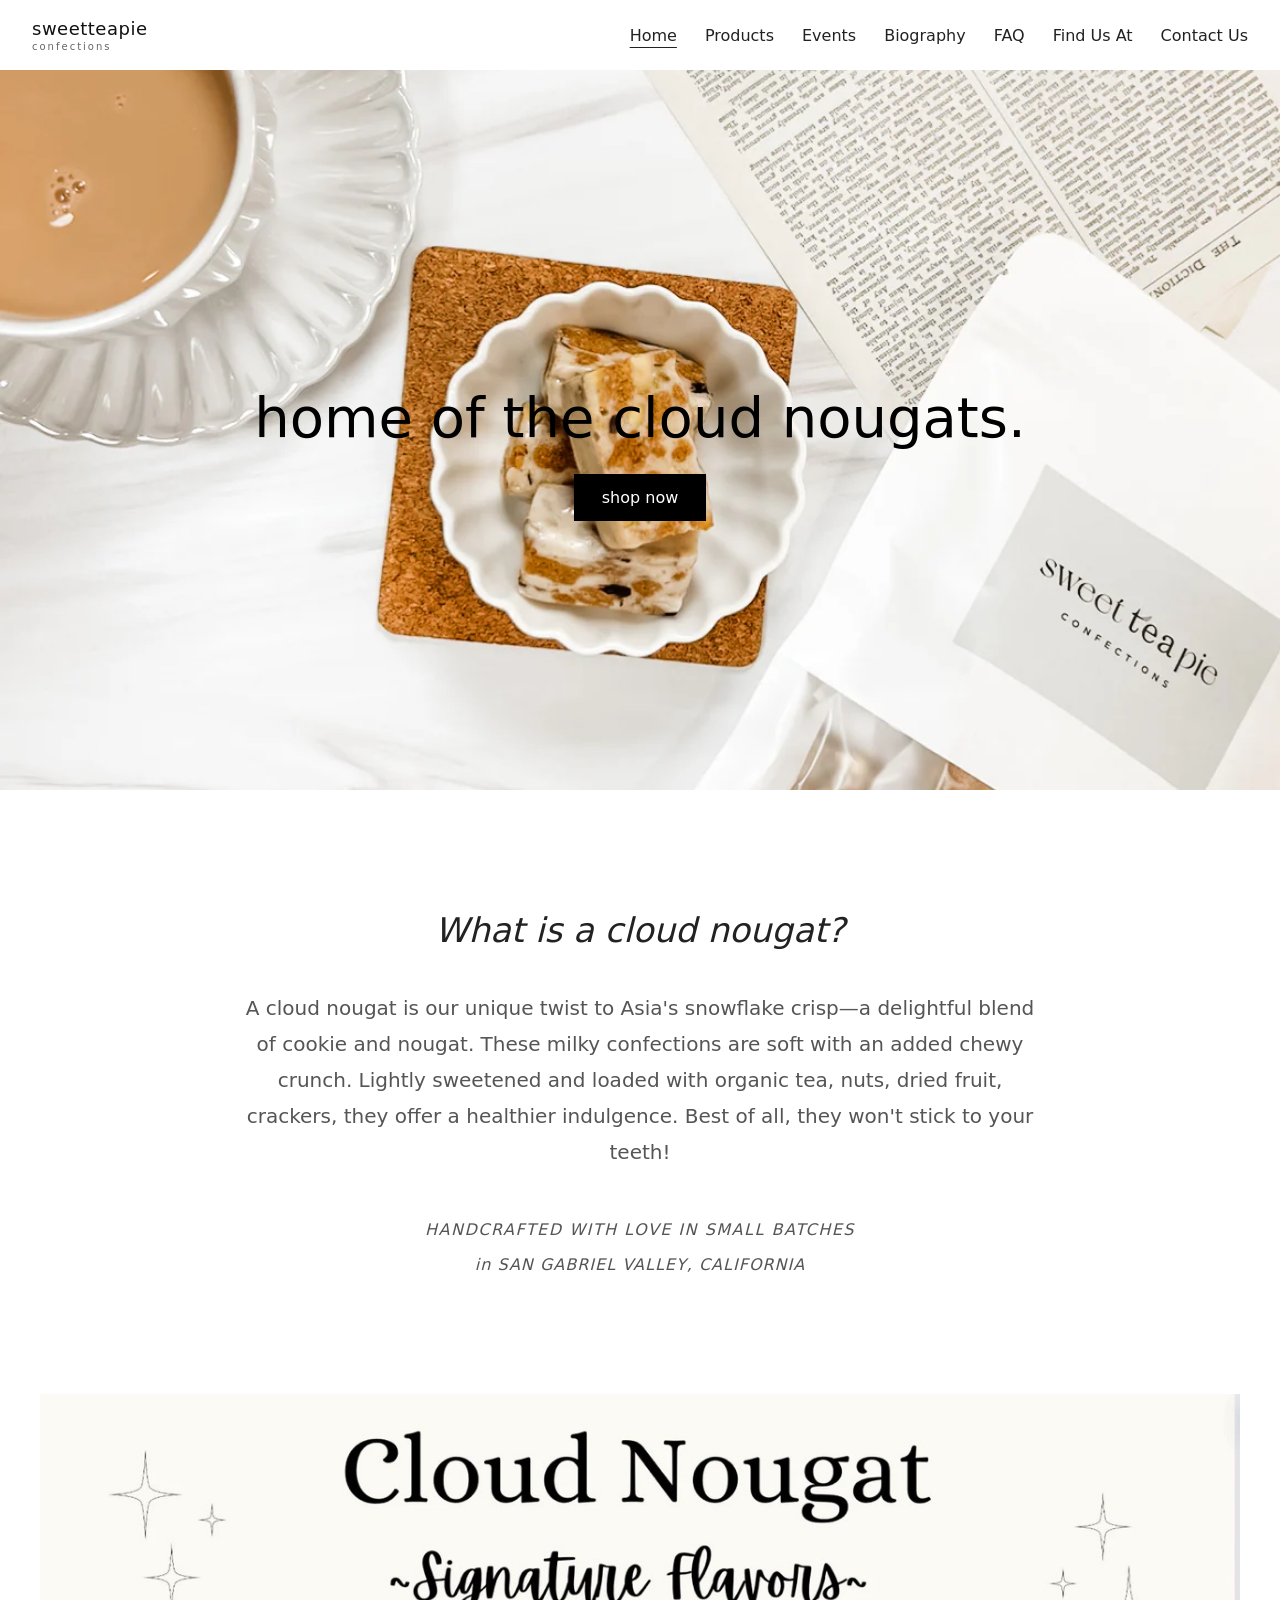
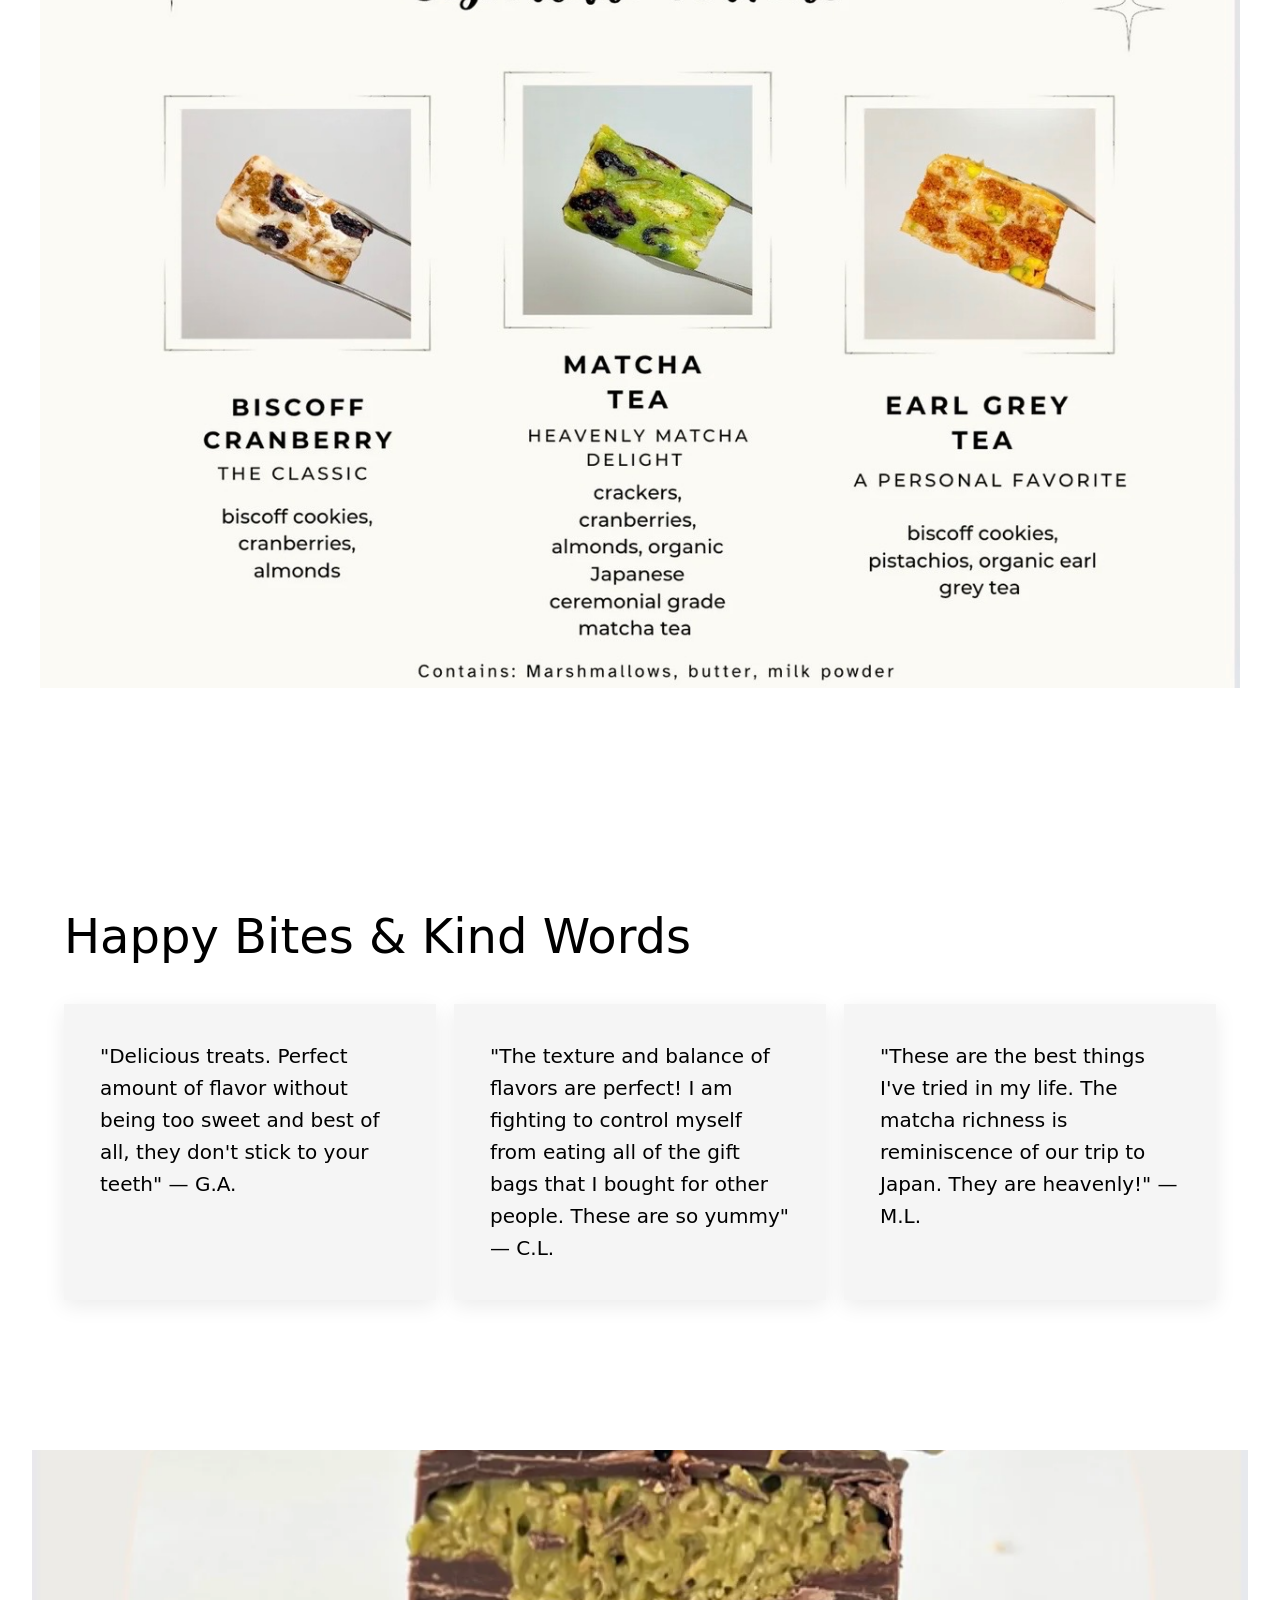
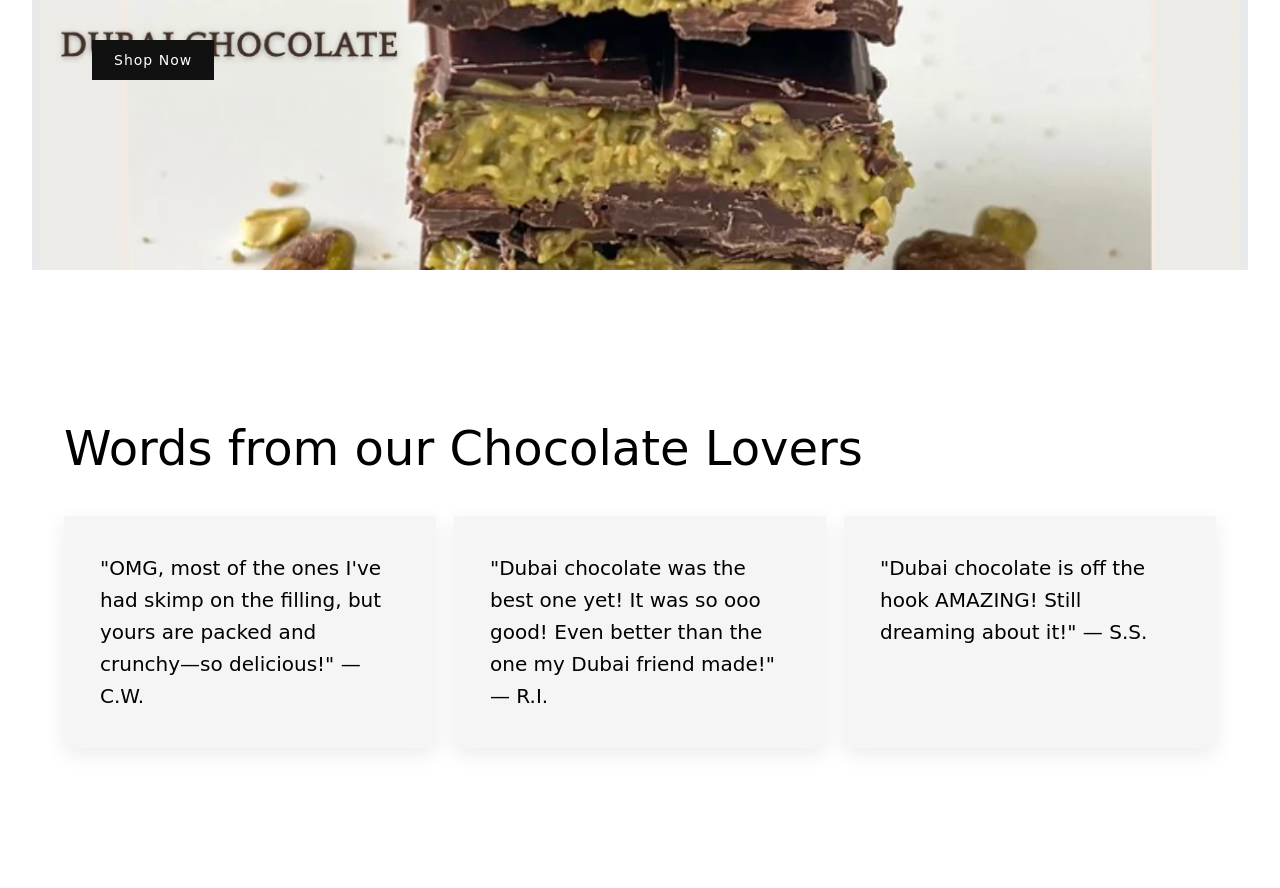
==== landing/index.html @ 781e68cd "Fixed jpg" ====
<!DOCTYPE html>
<html lang="en">
  <head>
    <meta charset="UTF-8" />
    <title>Sweetteapie Confections</title>
    <link rel="stylesheet" href="styleindex.css" />
  </head>



  <body>
    <header class="topbar">
      <div class="logo">
        <a href="#">sweetteapie</a>
        <div class="logo-sub">confections</div>
      </div>

      <nav class="navlinks">
        <a class="active" href="index.html">Home</a>
        <a href="../products/products.html">Products</a>
        <a href="../events/events.html">Events</a>
        <a href="../biography/biography.html">Biography</a>
        <a href="../faq/faq.html">FAQ</a>
        <a href="../find-us-at/find-us-at.html">Find Us At</a>
        <a href="../contact/contact.html">Contact Us</a>
      </nav>

    </header>

    <main>
    <section class="hero">
  <div class="hero-content">
    <h1>home of the cloud nougats.</h1>
    <a href="#" class="hero-btn">shop now</a>
  </div>
</section>
<section class="about">
  <h2 class="about-title">What is a cloud nougat?</h2>

  <p class="about-text">
    A cloud nougat is our unique twist to Asia's snowflake crisp—a delightful blend of cookie and nougat.
    These milky confections are soft with an added chewy crunch. Lightly sweetened and loaded with organic
    tea, nuts, dried fruit, crackers, they offer a healthier indulgence. Best of all, they won't stick to your teeth!
  </p>

<!--
  <p class="notice">
    <strong>PLEASE NOTE:</strong> WE PAUSE SHIPPING DURING THE SUMMER, as our cloud nougats don't do well in heat.
  </p>


  <p class="about-text">
    Shipping resumes in September. Pick-up still available in 91780—please DM to order!
  </p>
-->

  <p class="tagline">HANDCRAFTED WITH LOVE IN SMALL BATCHES</p>
  <p class="location">in SAN GABRIEL VALLEY, CALIFORNIA</p>
</section>
</section>

<section class="flavors-image">
  <img src= "flavors.jpg" alt="Cloud Nougat Signature Flavors">
</section>

<section class="testimonials">

      <section class="more">
      </section>
      <section class="testimonials">
  <h2>Happy Bites &amp; Kind Words</h2>

  <div class="cards">
    <div class="card">
      <p>
        "Delicious treats. Perfect amount of flavor without being too sweet and best of all,
        they don't stick to your teeth" — G.A.
      </p>
    </div>

    <div class="card">
      <p>
        "The texture and balance of flavors are perfect! I am fighting to control myself from eating
        all of the gift bags that I bought for other people. These are so yummy" — C.L.
      </p>
    </div>

    <div class="card">
      <p>
        "These are the best things I've tried in my life. The matcha richness is reminiscence of our trip
        to Japan. They are heavenly!" — M.L.
      </p>
    </div>
  </div>
</section>
<section class="banner banner-dubai">
  <div class="banner-content">
    <a class="banner-btn" href="#">Shop Now</a>
  </div>
</section>
<section class="testimonials">
  <h2>Words from our Chocolate Lovers</h2>

  <div class="cards">
    <div class="card">
      <p>
        "OMG, most of the ones I've had skimp on the filling, but yours are packed
        and crunchy—so delicious!" — C.W.
      </p>
    </div>

    <div class="card">
      <p>
        "Dubai chocolate was the best one yet! It was so ooo good! Even better than
        the one my Dubai friend made!" — R.I.
      </p>
    </div>

    <div class="card">
      <p>
        "Dubai chocolate is off the hook AMAZING! Still dreaming about it!" — S.S.
      </p>
    </div>
  </div>
</section>


    </main>
  </body>
</html>
---- landing/styleindex.css ----
* {
  box-sizing: border-box;
}

body {
  margin: 0;
  font-family: system-ui, -apple-system, Arial, sans-serif;
}

/* The whole top bar */
.topbar {
  display: flex;
  align-items: center;
  justify-content: space-between; /* left and right edges */
  padding: 18px 32px;
}

/* Left logo */
.logo a {
  text-decoration: none;
  color: #111;
  font-size: 18px;
  letter-spacing: 0.5px;
}

.logo-sub {
  font-size: 10px;
  letter-spacing: 2px;
  color: #666;
  margin-top: 2px;
}

/* Center nav */
.navlinks {
  display: flex;
  gap: 28px;
  align-items: center;
}

.navlinks a {
  text-decoration: none;
  color: #222;
  font-size: 16px;
}

.navlinks a.active {
  text-decoration: underline;
  text-underline-offset: 6px;
}
img { max-width: 100%; height: auto; }

@media (max-width: 768px) {
  .hero {
    height: 42vh;
    background-position: center;
  }

  .hero h1 {
    font-size: 24px;
    line-height: 1.3;
  }

  .hero-btn {
    padding: 12px 22px;
    font-size: 13px;
  }
}
.testimonials {
  padding: 70px 32px;
}

.testimonials h2 {
  font-size: 48px;
  font-weight: 500;
  margin: 0 0 40px;
}

.cards {
  display: grid;
  grid-template-columns: repeat(3, 1fr); /* 3 columns */
  gap: 18px;
  max-width: 1200px;  /* keeps it from stretching too wide */
}

.card {
  background: #f5f5f5;
  padding: 36px;
  min-height: 220px;
  box-shadow: 0 6px 20px rgba(0, 0, 0, 0.08);
}

.card p {
  margin: 0;
  font-size: 20px;
  line-height: 1.6;
}

.about {
  max-width: 850px;        /* keeps text narrow like screenshot */
  margin: 120px auto;      /* center + lots of vertical space */
  padding: 0 24px;
  text-align: center;
  color: #555;
}

/* Title */
.about-title {
  font-size: 34px;
  font-style: italic;
  font-weight: 400;
  margin-bottom: 40px;
  color: #222;
}

/* Normal paragraph text */
.about-text {
  font-size: 20px;
  line-height: 1.8;
  margin-bottom: 26px;
}

/* PLEASE NOTE line */
.notice {
  margin: 40px 0;
  letter-spacing: 1px;
  font-size: 16px;
  color: #444;
}

/* small elegant bottom lines */
.tagline {
  margin-top: 50px;
  font-style: italic;
  letter-spacing: 1.5px;
}

.location {
  margin-top: 16px;
  font-style: italic;
  letter-spacing: 1px;
}


/* Title */
.about-title {
  font-size: 34px;
  font-style: italic;
  font-weight: 400;
  margin-bottom: 40px;
  color: #222;
}

/* Normal paragraph text */
.about-text {
  font-size: 20px;
  line-height: 1.8;
  margin-bottom: 26px;
}

/* PLEASE NOTE line */
.notice {
  margin: 40px 0;
  letter-spacing: 1px;
  font-size: 16px;
  color: #444;
}

/* small elegant bottom lines */
.tagline {
  margin-top: 50px;
  font-style: italic;
  letter-spacing: 1.5px;
}

.location {
  margin-top: 16px;
  font-style: italic;
  letter-spacing: 1px;
}
.hero {
  height: 80vh; /* tall section */
  background-image: url("nougat.jpg"); /* your image name */
  background-size: cover;
  background-position: center;
  background-repeat: no-repeat;

  position: relative;
  display: flex;
  align-items: center;
  justify-content: center;
}

/* text container */
.hero-content {
  text-align: center;
  color: black;
}

/* big headline */
.hero h1 {
  font-size: 56px;
  font-weight: 400;
  margin-bottom: 24px;
}

/* button */
.hero-btn {
  background: black;
  color: white;
  padding: 14px 28px;
  text-decoration: none;
  display: inline-block;
}
.banner {
  height: 420px;
  width: 100%;
  margin: 80px 0;          /* space above/below like a “break” */
  position: relative;
  overflow: hidden;

  background-size: cover;
  background-position: center;
  background-repeat: no-repeat;
}

/* text overlay */
.banner-content {
  position: absolute;
  left: 60px;
  top: 50%;
  transform: translateY(-50%);
}

.banner-content h2 {
  margin: 0 0 16px;
  font-size: 56px;
  font-weight: 500;
  letter-spacing: 2px;
  color: #3a2f2a; /* chocolatey text */
}

/* button */
.banner-btn {
  display: inline-block;
  background: #111;
  color: #fff;
  text-decoration: none;
  padding: 12px 22px;
  font-size: 14px;
  letter-spacing: 1px;
}

.banner-dubai {
  background-image: url("dubai.jpg");
}


.flavors-image {
  width: 100%;
  margin: 80px 0; /* spacing above/below */
  display: flex;
  justify-content: center;
}

.flavors-image img {
  width: 100%;
  max-width: 1200px; /* keeps it from being huge */
  height: auto;
  display: block;
}
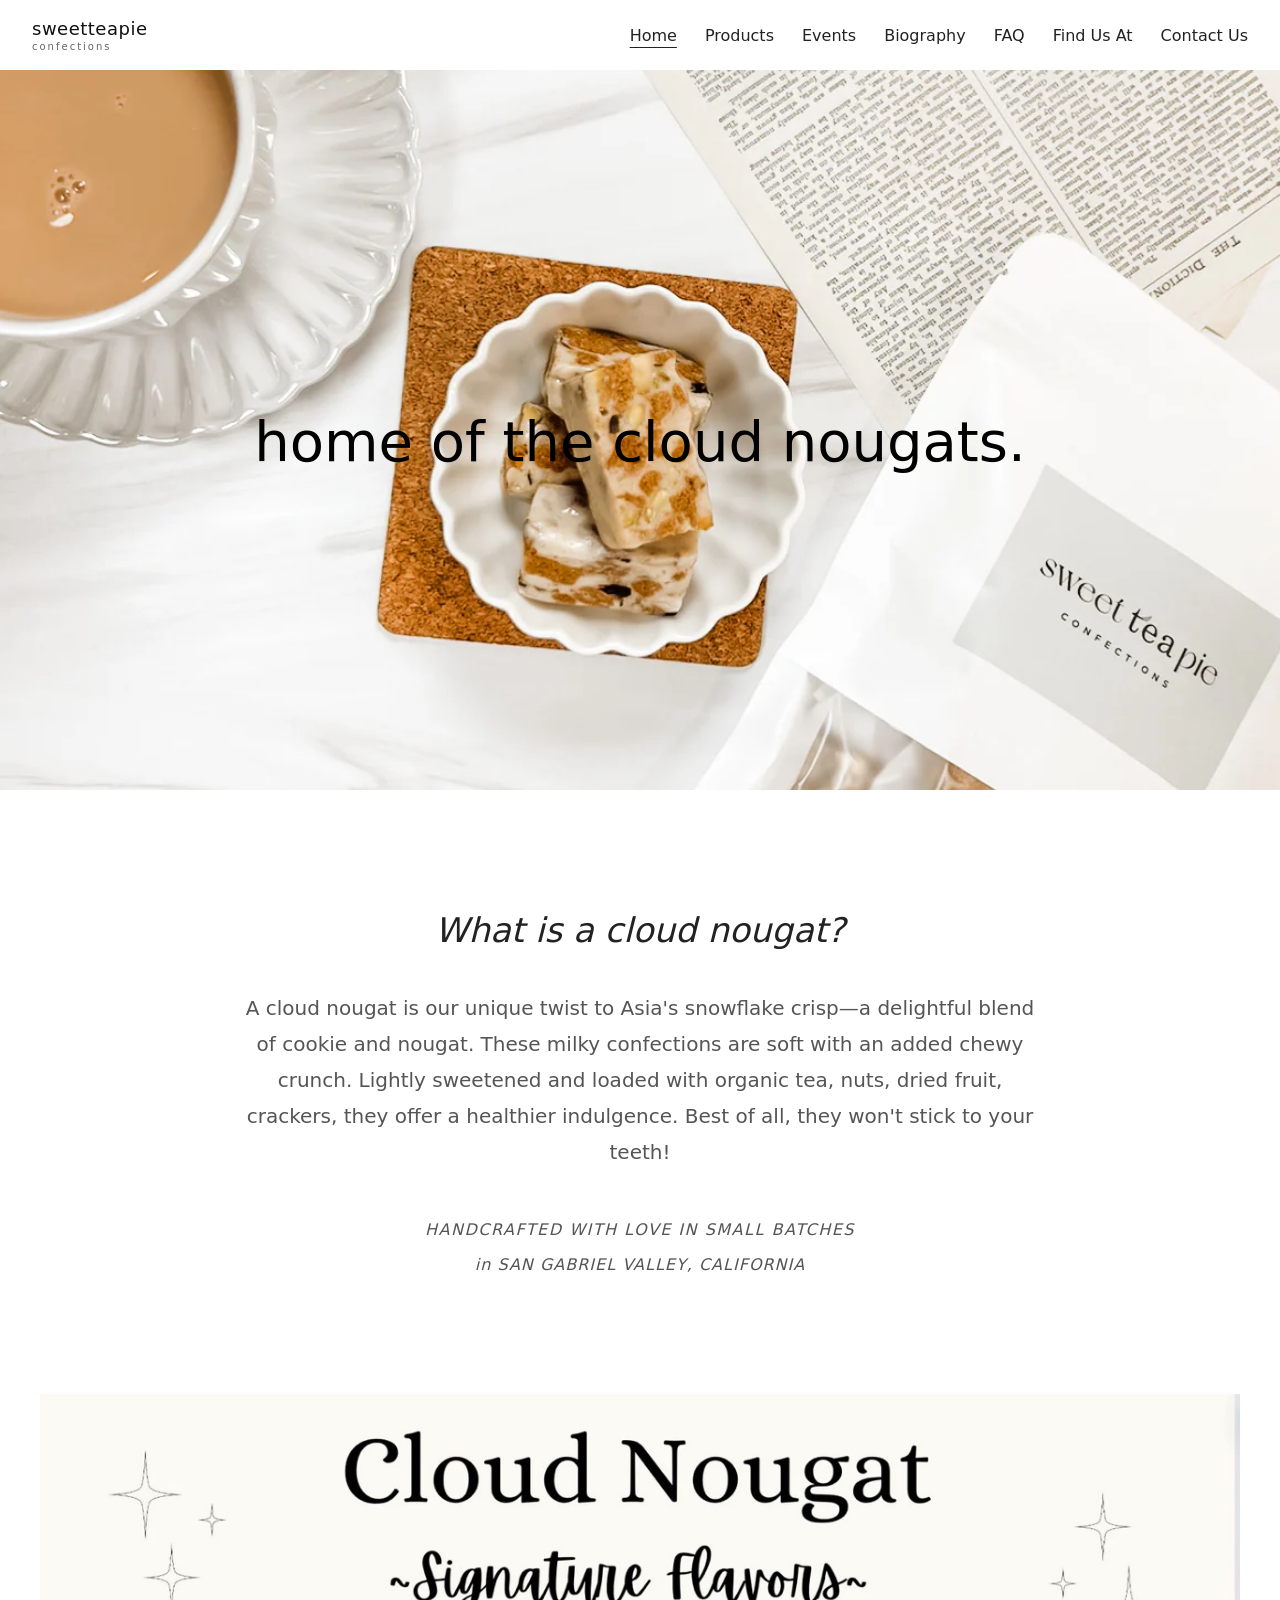
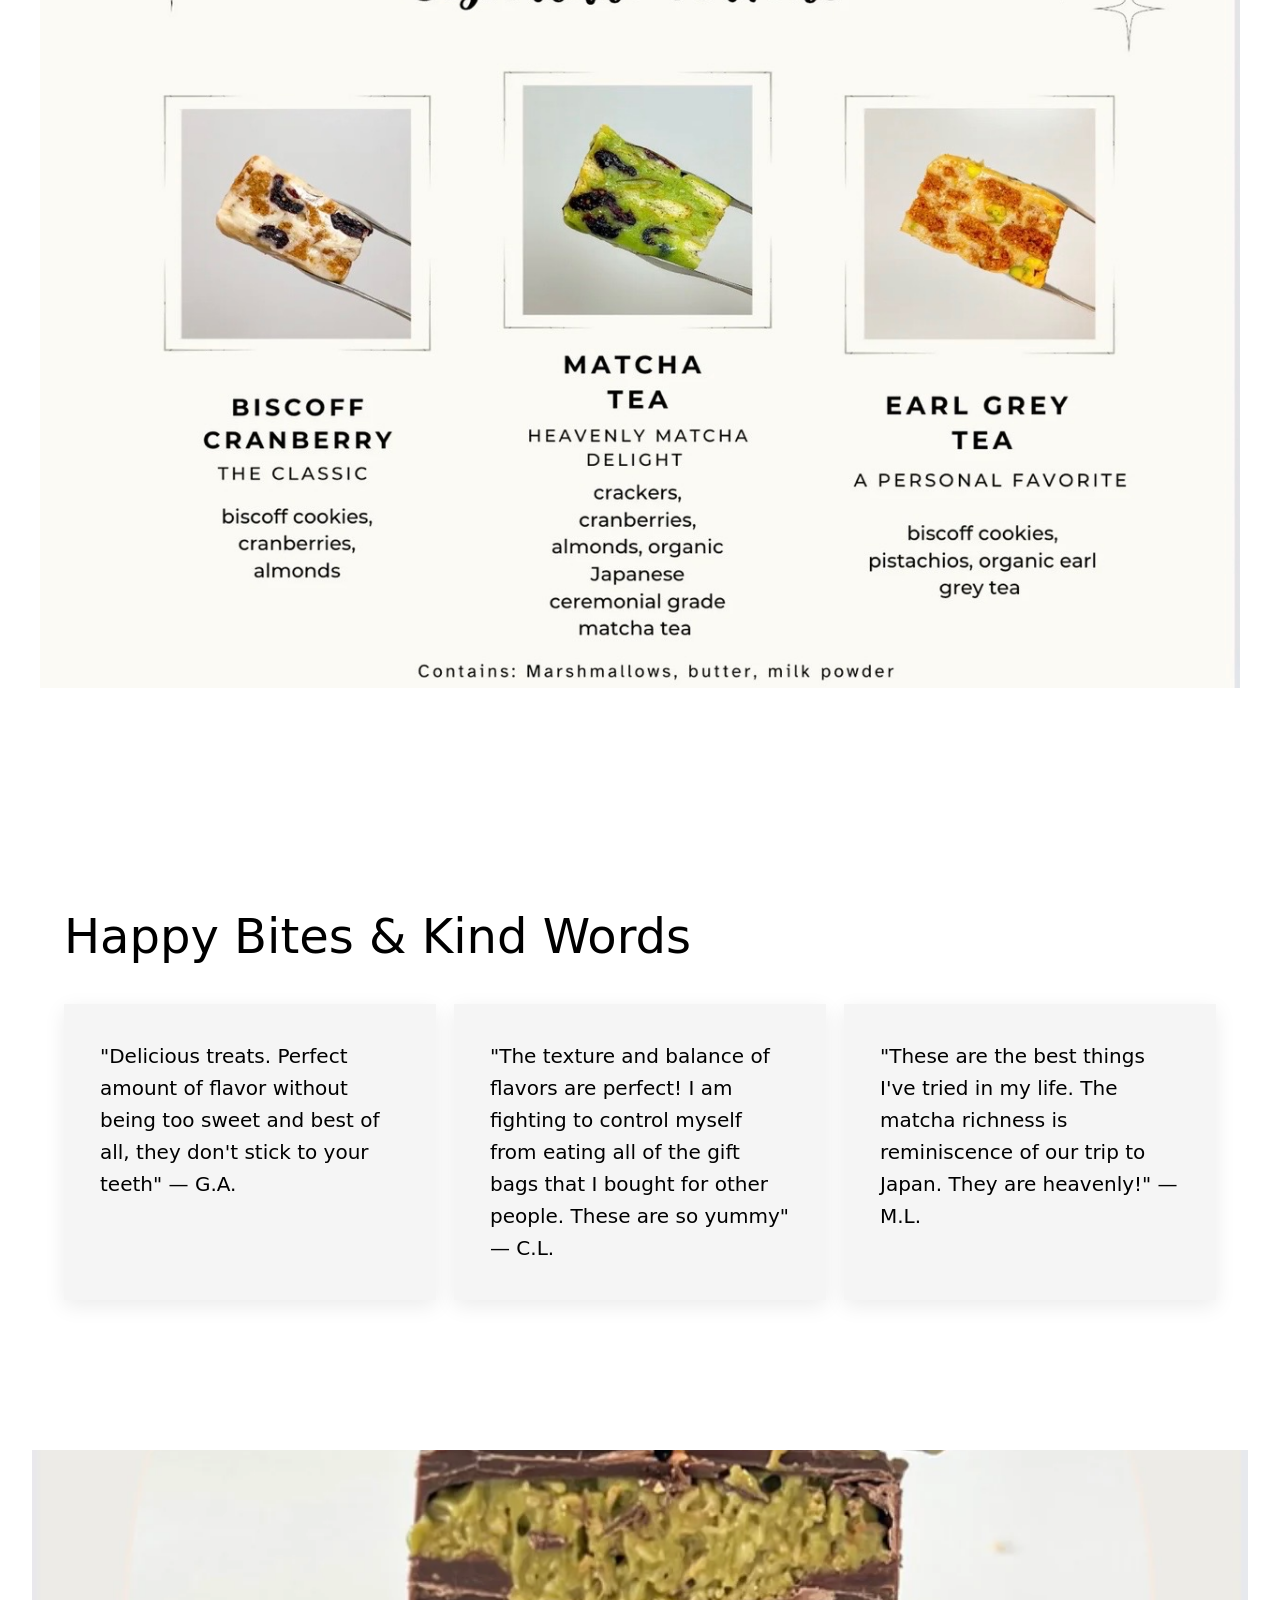
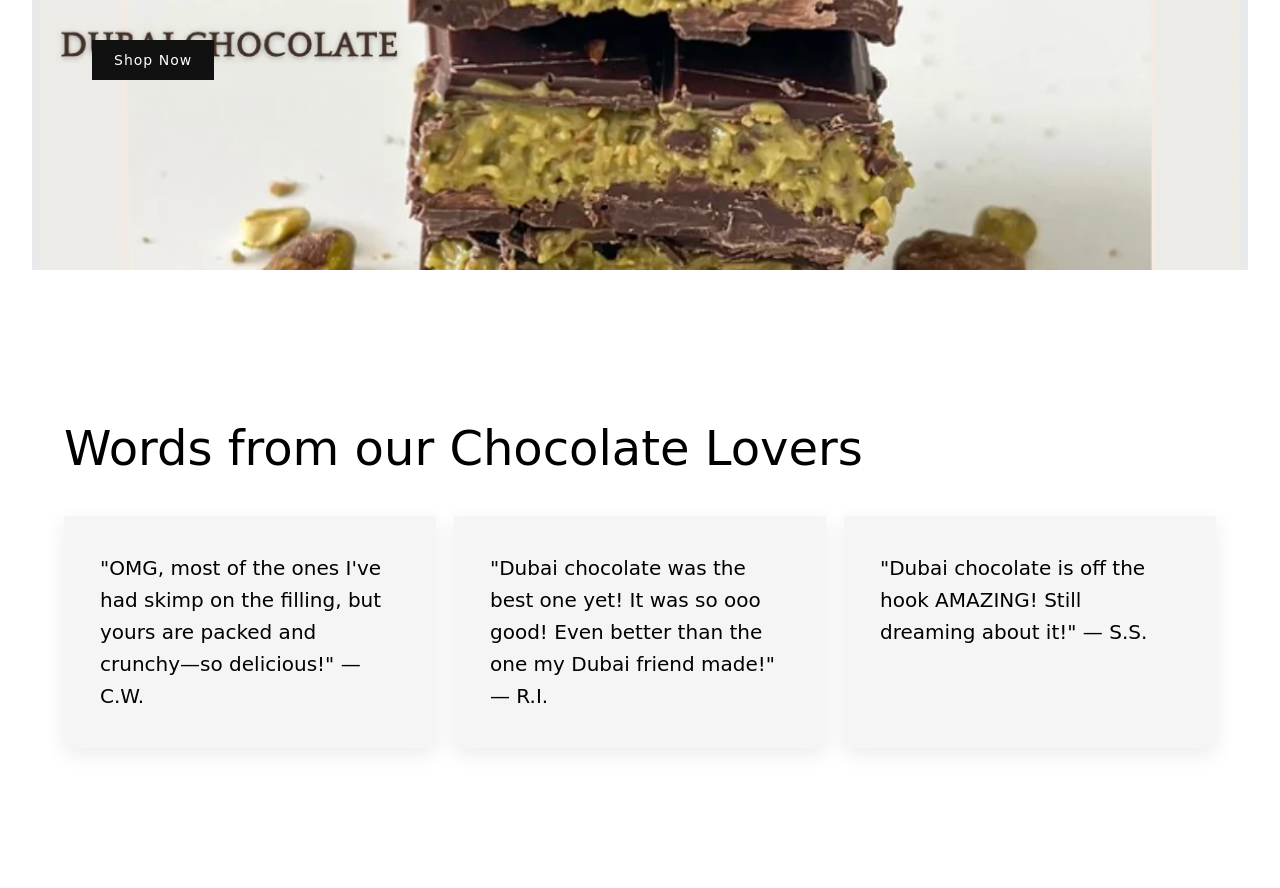
==== commit 492d273e: "remove a shop now" ====
--- a/landing/index.html
+++ b/landing/index.html
@@ -31,7 +31,9 @@
     <section class="hero">
   <div class="hero-content">
     <h1>home of the cloud nougats.</h1>
+    <!--
     <a href="#" class="hero-btn">shop now</a>
+    -->
   </div>
 </section>
 <section class="about">
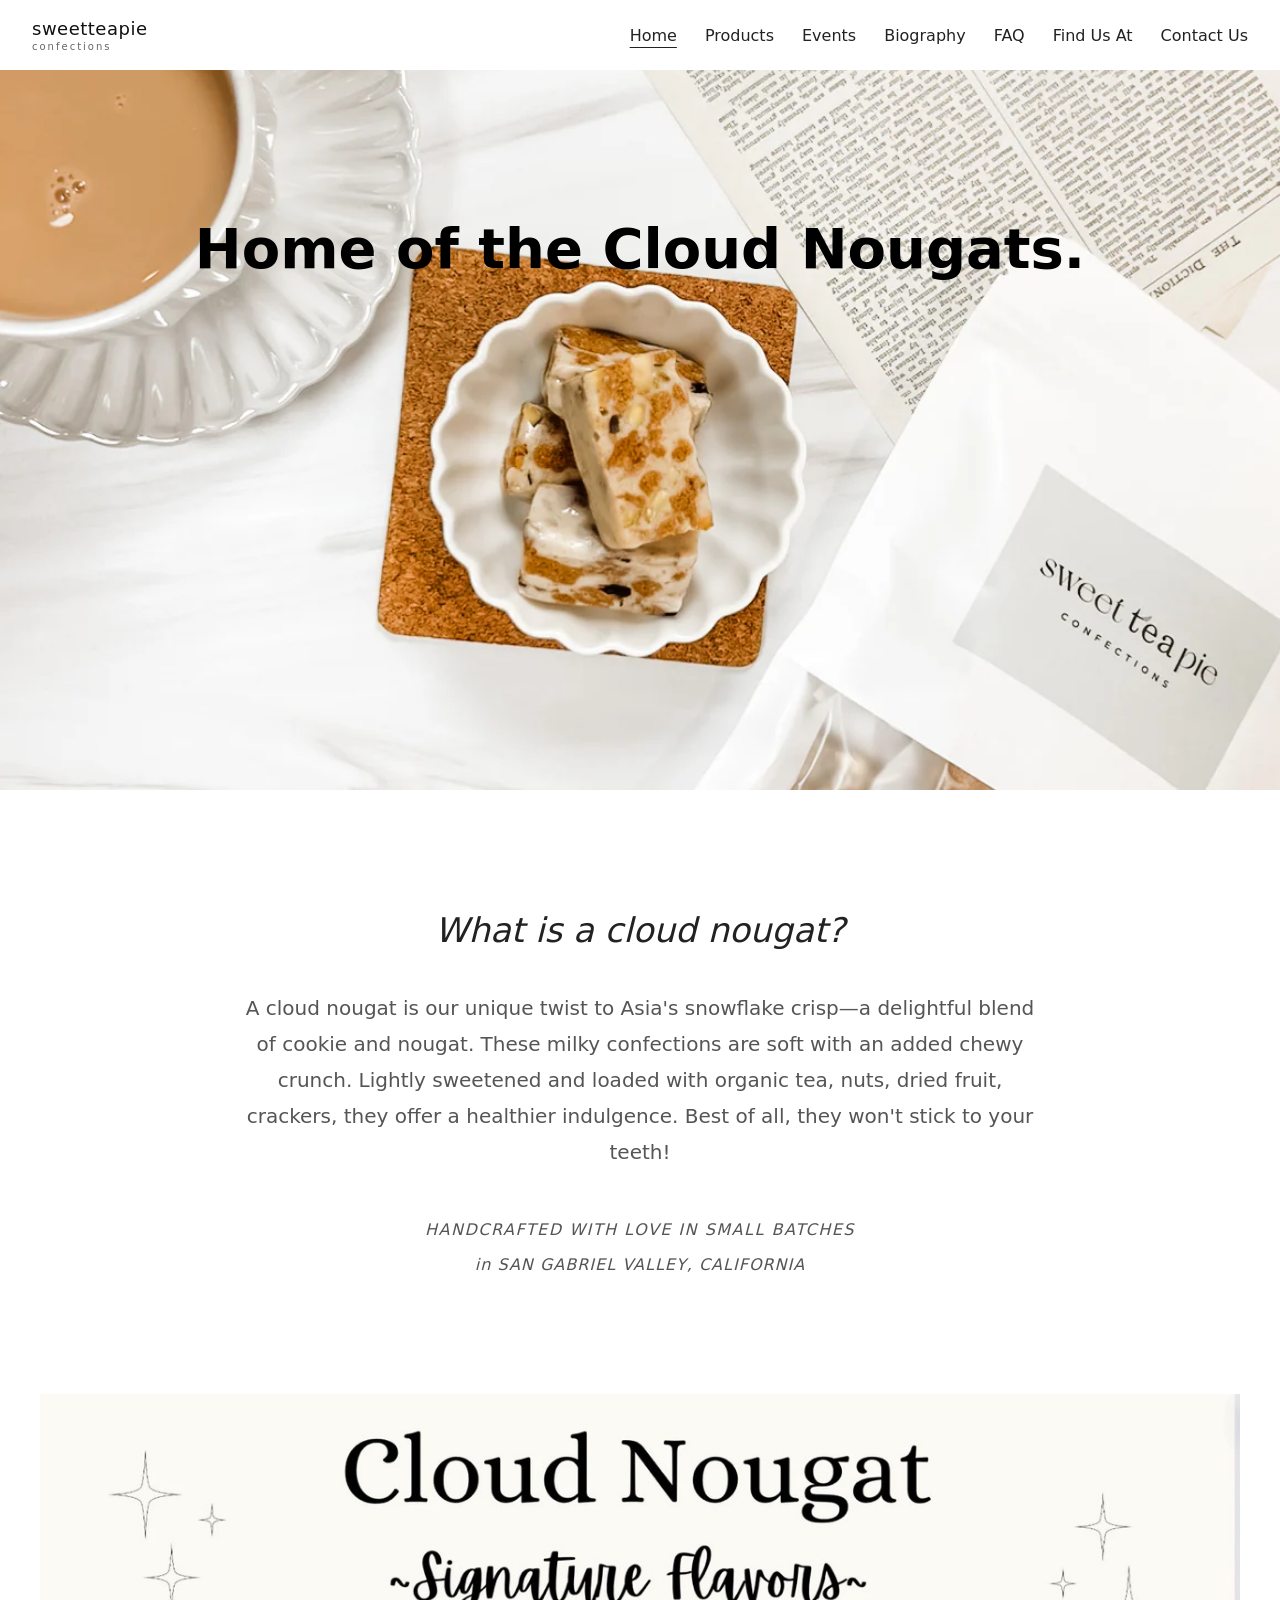
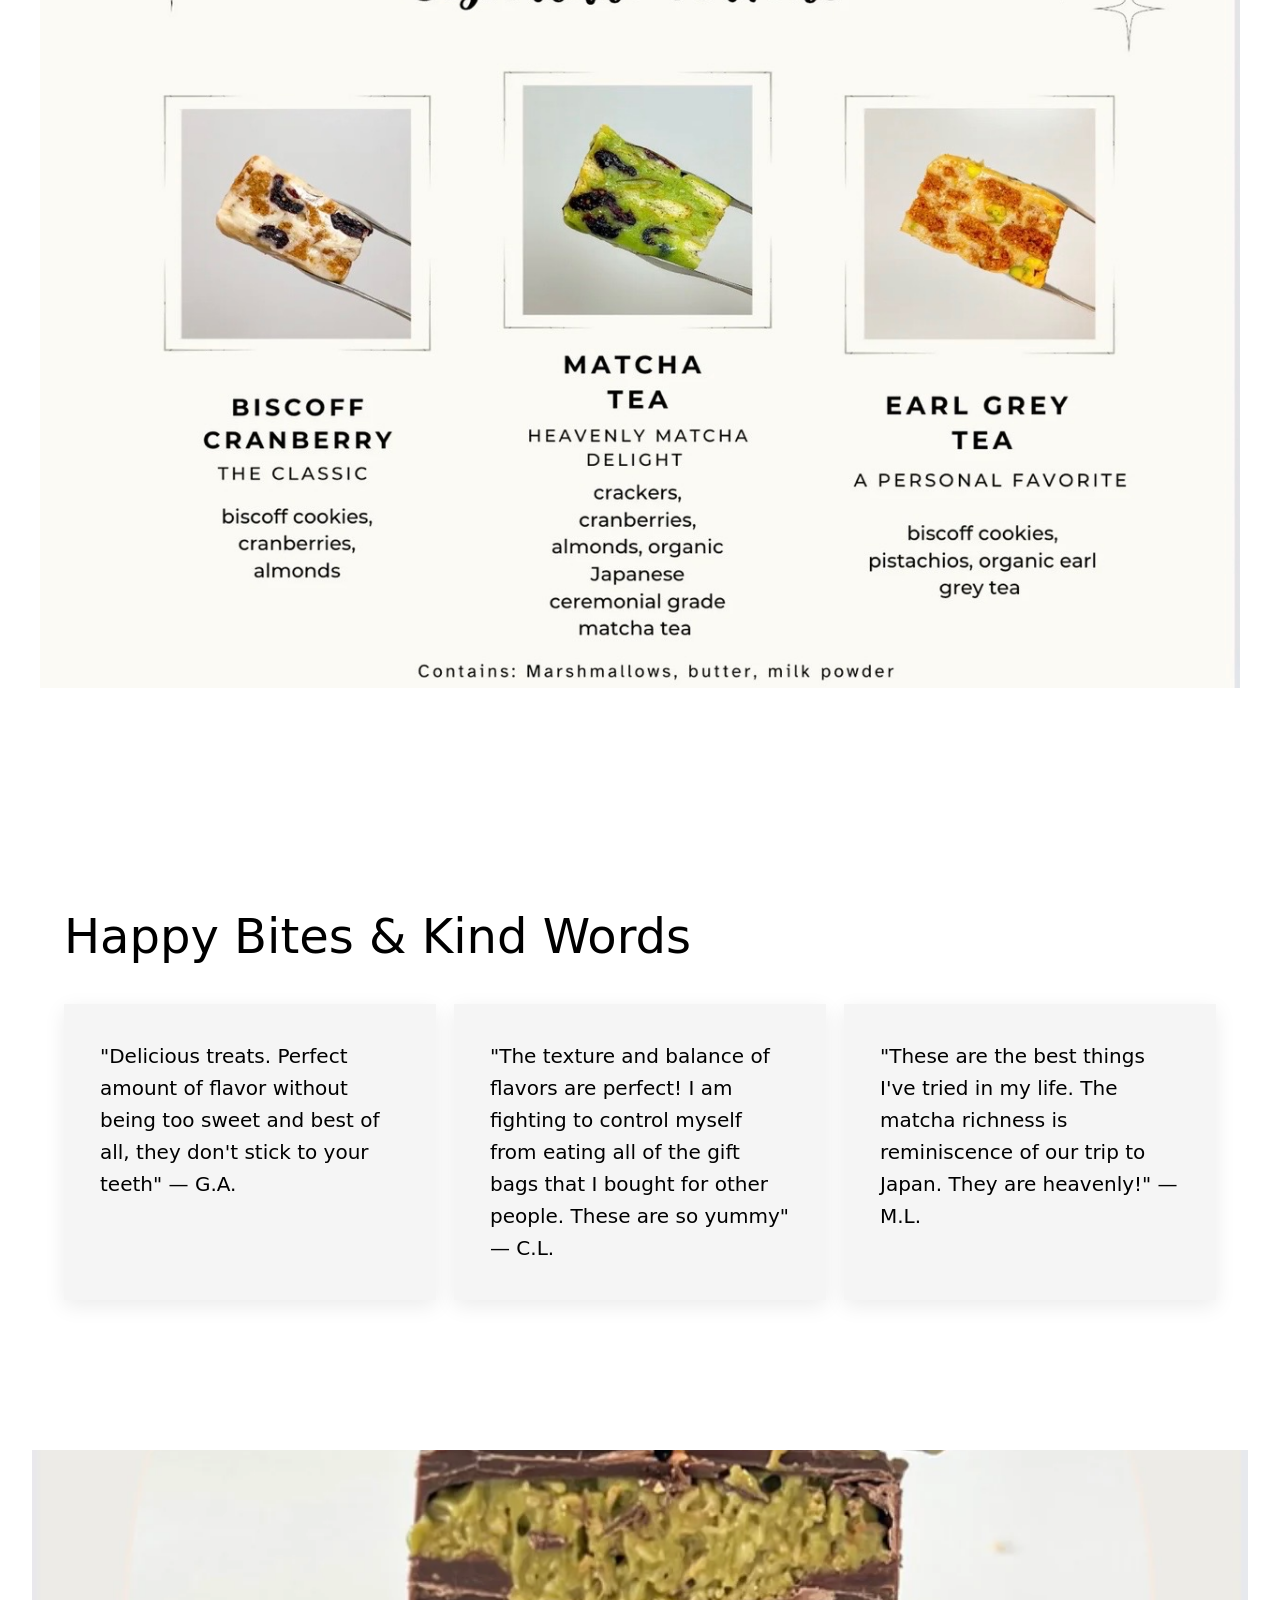
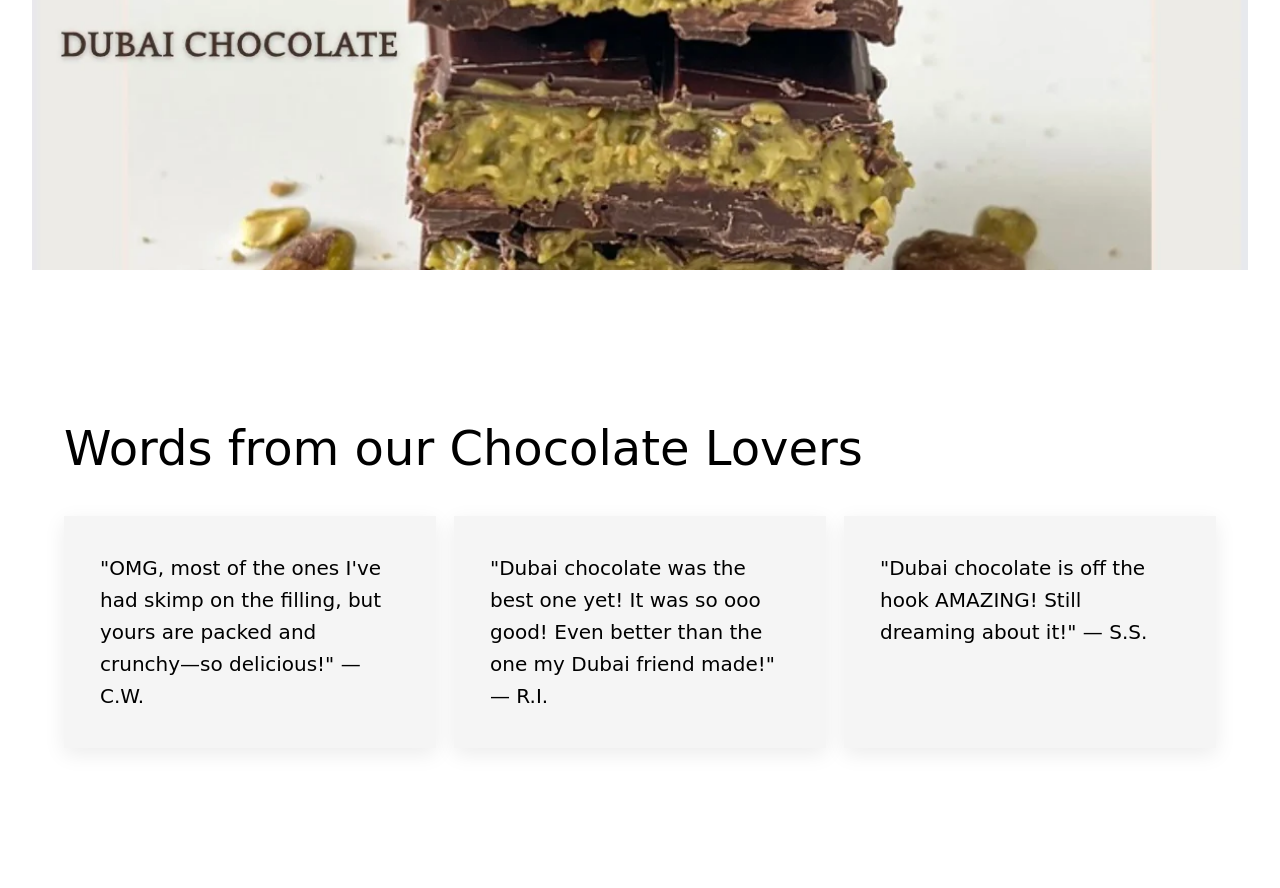
==== commit 8bc5aaa1: "Remove shopping and move up Home" ====
--- a/landing/index.html
+++ b/landing/index.html
@@ -30,7 +30,7 @@
     <main>
     <section class="hero">
   <div class="hero-content">
-    <h1>home of the cloud nougats.</h1>
+    <h1><strong>Home of the Cloud Nougats. </strong></h1>
     <!--
     <a href="#" class="hero-btn">shop now</a>
     -->
@@ -97,7 +97,10 @@
 </section>
 <section class="banner banner-dubai">
   <div class="banner-content">
+
+<!--
     <a class="banner-btn" href="#">Shop Now</a>
+-->
   </div>
 </section>
 <section class="testimonials">
--- a/landing/styleindex.css
+++ b/landing/styleindex.css
@@ -186,7 +186,7 @@
 
   position: relative;
   display: flex;
-  align-items: center;
+  align-items: flex-start;
   justify-content: center;
 }
 
@@ -194,6 +194,7 @@
 .hero-content {
   text-align: center;
   color: black;
+  padding-top: 100px;
 }
 
 /* big headline */
